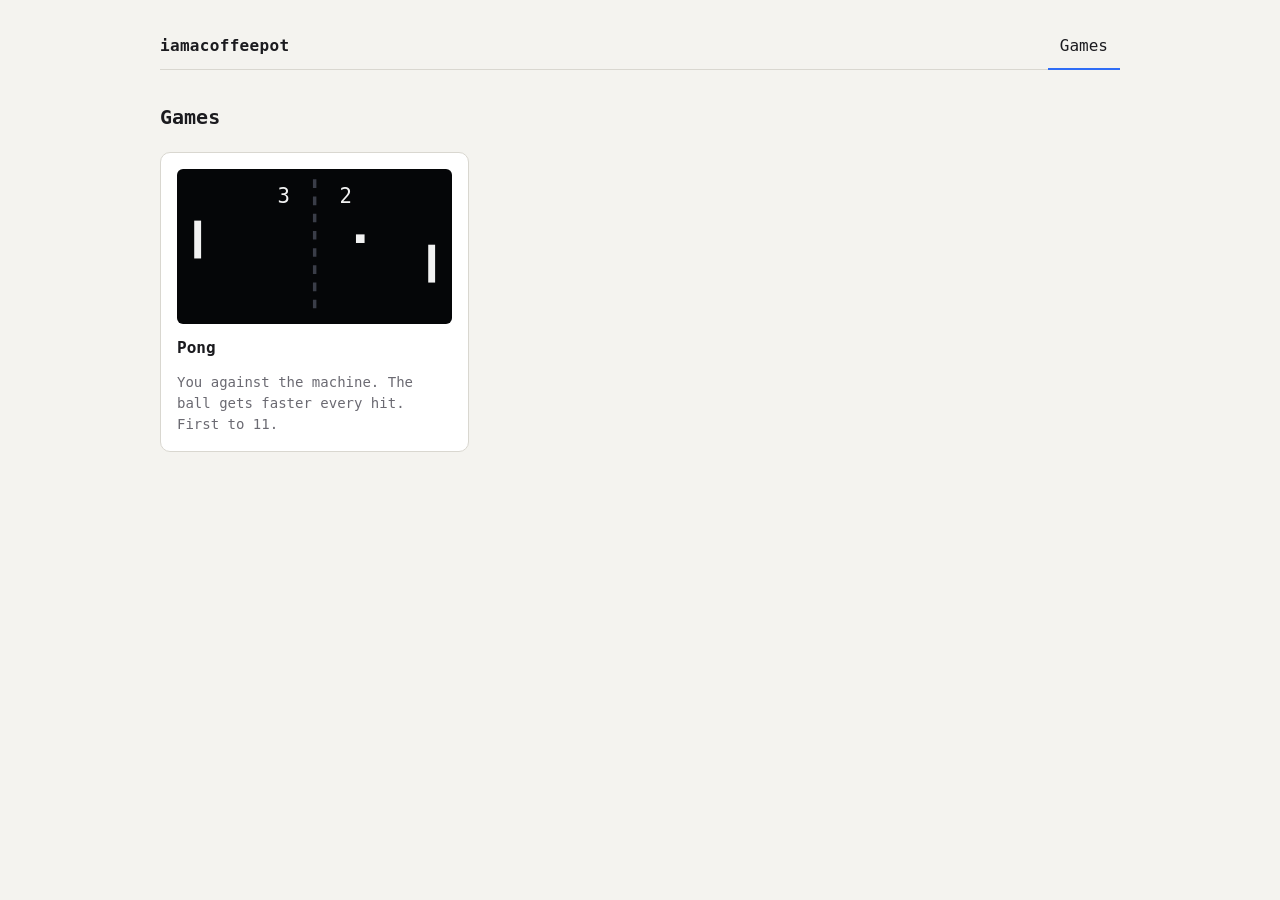
==== index.html @ 57bd6a1c "feat: a games page with pong Co-Authored-By: Claude Opus 5.5 <noreply@anthropic.com> Claude-Session:" ====
<!doctype html>
<html lang="en">
<head>
  <meta charset="utf-8">
  <meta name="viewport" content="width=device-width, initial-scale=1">
  <title>Games · iamacoffeepot</title>
  <meta name="description" content="Small games that run in the browser.">
  <link rel="stylesheet" href="/style.css">
</head>
<body>
  <div class="site">
    <header>
      <a class="name" href="/">iamacoffeepot</a>
      <nav><a href="/" aria-current="page">Games</a></nav>
    </header>
    <main>
      <h1>Games</h1>
      <ul class="games">
        <li>
          <a class="game" href="/games/pong/">
            <svg viewBox="0 0 160 90" role="img" aria-label="Pong: two paddles and a ball">
              <line x1="80" y1="6" x2="80" y2="84" stroke="#3a3d48" stroke-width="2" stroke-dasharray="5 5"/>
              <rect x="10" y="30" width="4" height="22" fill="#f2f2f2"/>
              <rect x="146" y="44" width="4" height="22" fill="#f2f2f2"/>
              <rect x="104" y="38" width="5" height="5" fill="#f2f2f2"/>
              <text x="62" y="20" fill="#f2f2f2" font-family="monospace" font-size="12" text-anchor="middle">3</text>
              <text x="98" y="20" fill="#f2f2f2" font-family="monospace" font-size="12" text-anchor="middle">2</text>
            </svg>
            <h2>Pong</h2>
            <p>You against the machine. The ball gets faster every hit. First to 11.</p>
          </a>
        </li>
      </ul>
    </main>
  </div>
</body>
</html>
---- style.css ----
:root {
  --bg: #f4f3ef;
  --fg: #1b1b1f;
  --muted: #6b6a72;
  --line: #d9d7d0;
  --card: #ffffff;
  --accent: #2f6df6;
  color-scheme: light;
}
@media (prefers-color-scheme: dark) {
  :root {
    --bg: #0e0f13;
    --fg: #ecebf0;
    --muted: #8d8c96;
    --line: #262832;
    --card: #16181f;
    --accent: #7aa2ff;
    color-scheme: dark;
  }
}

* { box-sizing: border-box; }

html, body { margin: 0; }

body {
  background: var(--bg);
  color: var(--fg);
  font: 16px/1.5 "JetBrains Mono", ui-monospace, SFMono-Regular, Menlo, Consolas, monospace;
  padding-inline: 16px;
}

a { color: inherit; }

.site {
  max-width: 960px;
  margin: 0 auto;
}

header {
  display: flex;
  flex-wrap: wrap;
  align-items: baseline;
  justify-content: space-between;
  gap: 12px 24px;
  padding-block: 28px 0;
  border-bottom: 1px solid var(--line);
}

.name {
  font-weight: 700;
  text-decoration: none;
  letter-spacing: 0.02em;
}

nav { display: flex; gap: 4px; }

nav a {
  text-decoration: none;
  color: var(--muted);
  padding: 6px 12px 10px;
  border-bottom: 2px solid transparent;
  margin-bottom: -1px;
}

nav a:hover { color: var(--fg); }

nav a[aria-current="page"] {
  color: var(--fg);
  border-bottom-color: var(--accent);
}

main { padding-block: 32px 64px; }

h1 {
  font-size: 1.25rem;
  margin: 0 0 20px;
  text-wrap: balance;
}

.games {
  list-style: none;
  padding: 0;
  margin: 0;
  display: grid;
  grid-template-columns: repeat(auto-fill, minmax(240px, 1fr));
  gap: 16px;
}

.game {
  display: flex;
  flex-direction: column;
  gap: 12px;
  padding: 16px;
  background: var(--card);
  border: 1px solid var(--line);
  border-radius: 10px;
  text-decoration: none;
  transition: border-color 120ms;
}

.game:hover { border-color: var(--accent); }

.game svg {
  width: 100%;
  height: auto;
  border-radius: 6px;
  background: #050608;
}

.game h2 { font-size: 1rem; margin: 0; }

.game p { margin: 0; color: var(--muted); font-size: 0.875rem; }

.play {
  display: flex;
  flex-direction: column;
  align-items: center;
  gap: 16px;
}

.play canvas {
  width: min(100%, 800px);
  max-width: 100%;
  aspect-ratio: 4 / 3;
  height: auto;
  background: #050608;
  border-radius: 8px;
  display: block;
  outline: none;
}

.hint { color: var(--muted); font-size: 0.875rem; margin: 0; text-align: center; }

.notice {
  max-width: 60ch;
  padding: 12px 16px;
  border: 1px solid var(--line);
  border-radius: 8px;
  background: var(--card);
}
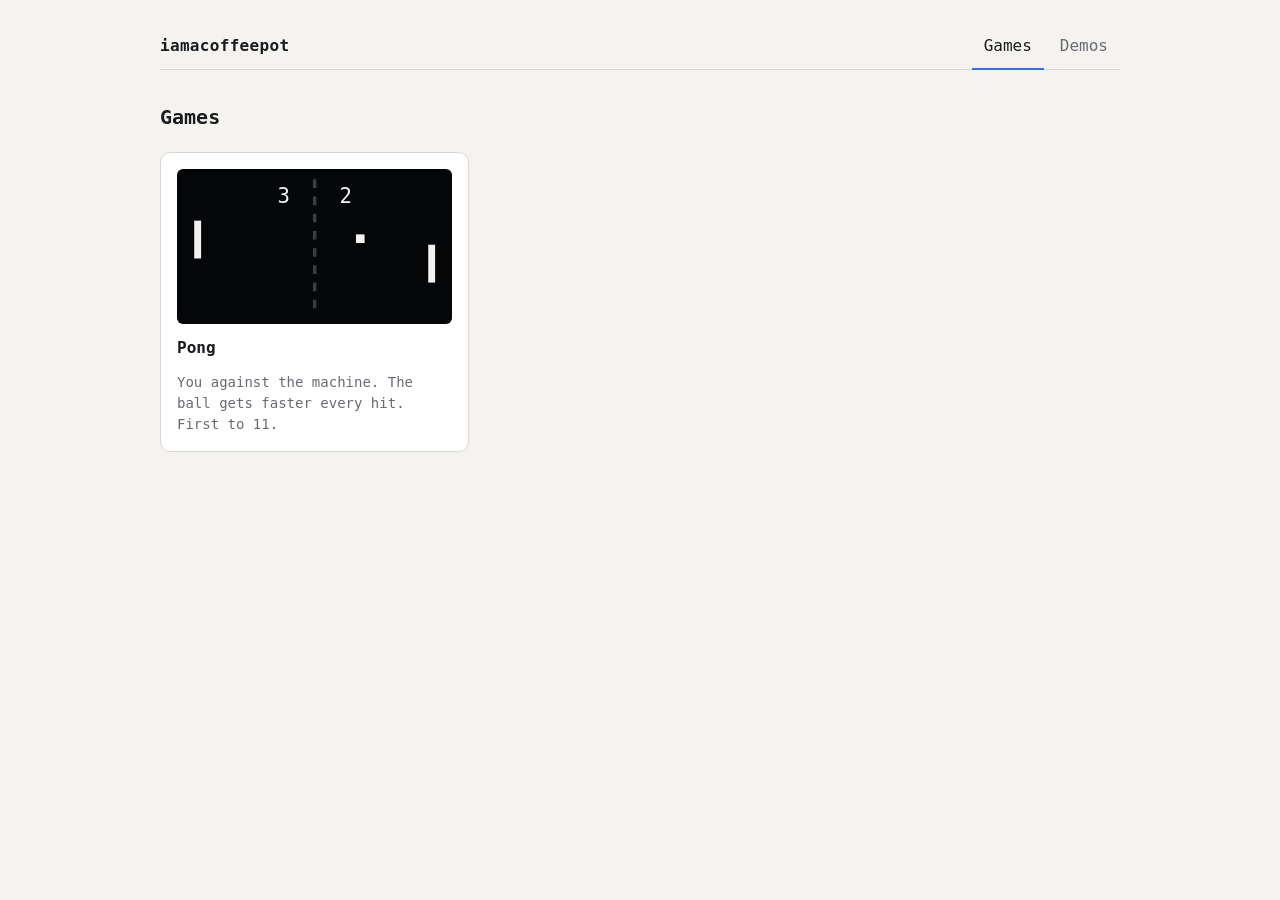
==== commit 10ea7ff8: "feat: a demos tab with the galaxy Co-Authored-By: Claude Opus 5.5 <noreply@anthropic.com> Claude-Ses" ====
--- a/index.html
+++ b/index.html
@@ -11,7 +11,7 @@
   <div class="site">
     <header>
       <a class="name" href="/">iamacoffeepot</a>
-      <nav><a href="/" aria-current="page">Games</a></nav>
+      <nav><a href="/" aria-current="page">Games</a><a href="/demos/">Demos</a></nav>
     </header>
     <main>
       <h1>Games</h1>
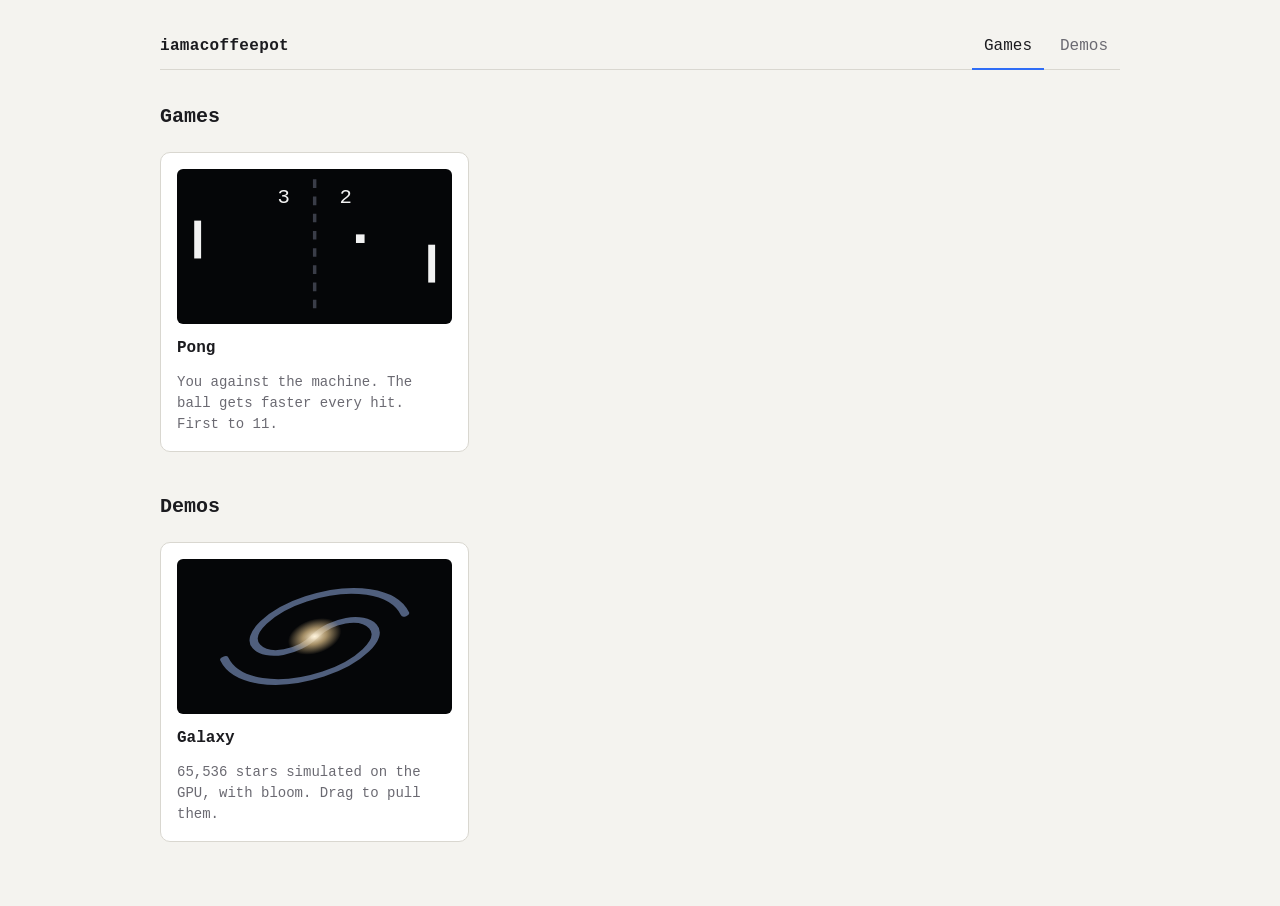
==== commit 3cccf42b: "feat: demos on the home page, and pong spin in the striker's colour Co-Authored-By: Claude Opus 5.5 " ====
--- a/index.html
+++ b/index.html
@@ -31,6 +31,29 @@
           </a>
         </li>
       </ul>
+      <h1 class="section">Demos</h1>
+      <ul class="games">
+        <li>
+          <a class="game" href="/demos/galaxy/">
+            <svg viewBox="0 0 160 90" role="img" aria-label="A spiral galaxy">
+              <defs>
+                <radialGradient id="core" cx="50%" cy="50%" r="50%">
+                  <stop offset="0" stop-color="#fff4dc"/>
+                  <stop offset="0.45" stop-color="#e9c98f" stop-opacity="0.7"/>
+                  <stop offset="1" stop-color="#e9c98f" stop-opacity="0"/>
+                </radialGradient>
+              </defs>
+              <g transform="translate(80 45) rotate(-18) scale(1 0.62)" fill="none" stroke-linecap="round">
+                <path d="M0 0 C 12 -10, 30 -6, 34 8 C 38 22, 20 36, -2 36 C -30 36, -52 18, -54 -6" stroke="#8fa8dc" stroke-opacity="0.55" stroke-width="5"/>
+                <path d="M0 0 C -12 10, -30 6, -34 -8 C -38 -22, -20 -36, 2 -36 C 30 -36, 52 -18, 54 6" stroke="#8fa8dc" stroke-opacity="0.55" stroke-width="5"/>
+                <circle r="16" fill="url(#core)"/>
+              </g>
+            </svg>
+            <h2>Galaxy</h2>
+            <p>65,536 stars simulated on the GPU, with bloom. Drag to pull them.</p>
+          </a>
+        </li>
+      </ul>
     </main>
   </div>
 </body>
--- a/style.css
+++ b/style.css
@@ -78,6 +78,8 @@
   text-wrap: balance;
 }
 
+h1.section { margin-top: 40px; }
+
 .games {
   list-style: none;
   padding: 0;
